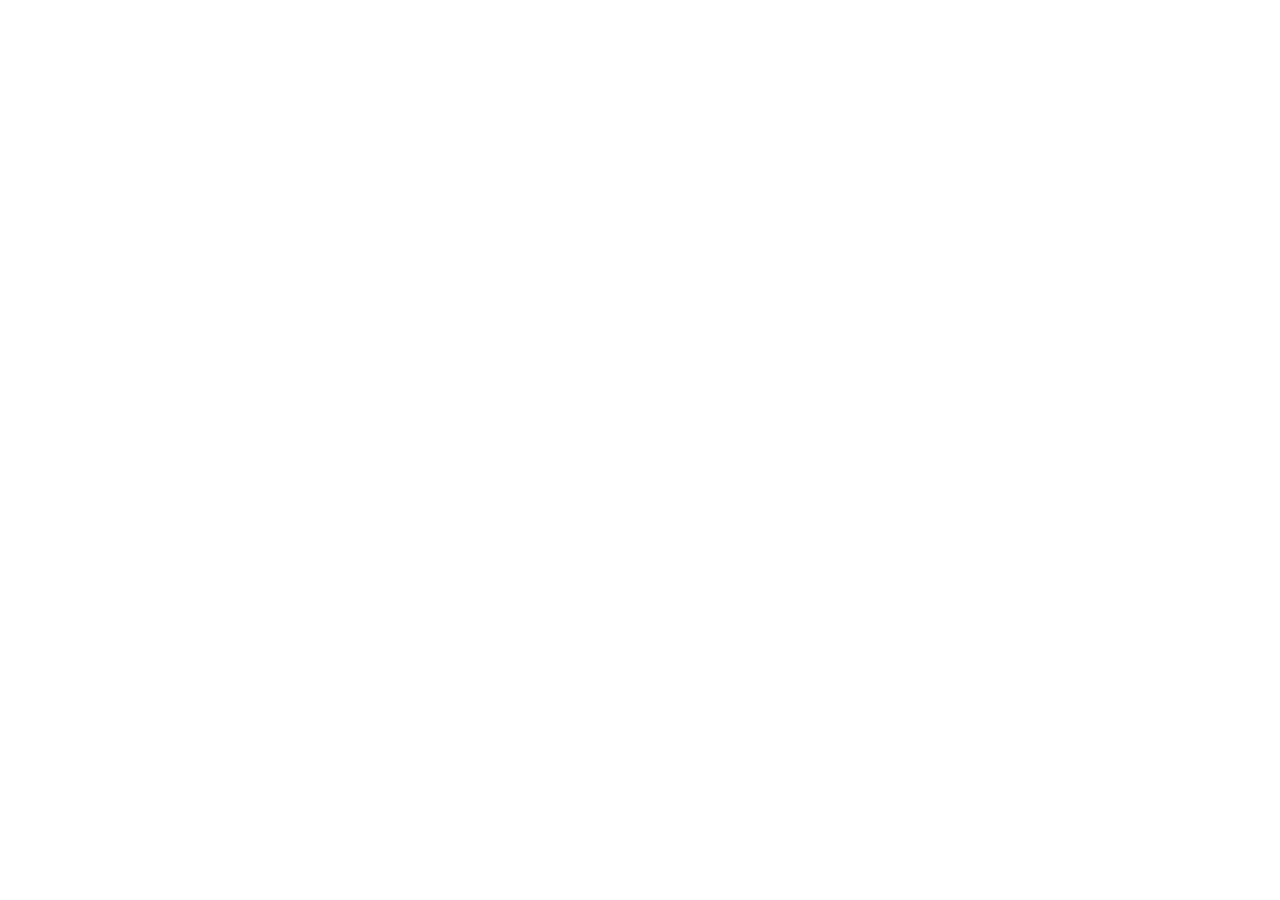
==== index.html @ dfa9ea7d "Use tech stack vite_react_shadcn_ts" ====
<!DOCTYPE html>
<html lang="en">
  <head>
    <meta charset="UTF-8" />
    <meta name="viewport" content="width=device-width, initial-scale=1.0" />
    <title>jjs-pizza-paradise</title>
    <meta name="description" content="Lovable Generated Project" />
    <meta name="author" content="Lovable" />

    <meta property="og:title" content="jjs-pizza-paradise" />
    <meta property="og:description" content="Lovable Generated Project" />
    <meta property="og:type" content="website" />
    <meta property="og:image" content="https://lovable.dev/opengraph-image-p98pqg.png" />

    <meta name="twitter:card" content="summary_large_image" />
    <meta name="twitter:site" content="@lovable_dev" />
    <meta name="twitter:image" content="https://lovable.dev/opengraph-image-p98pqg.png" />
  </head>

  <body>
    <div id="root"></div>
    <!-- IMPORTANT: DO NOT REMOVE THIS SCRIPT TAG OR THIS VERY COMMENT! -->
    <script src="https://cdn.gpteng.co/gptengineer.js" type="module"></script>
    <script type="module" src="/src/main.tsx"></script>
  </body>
</html>
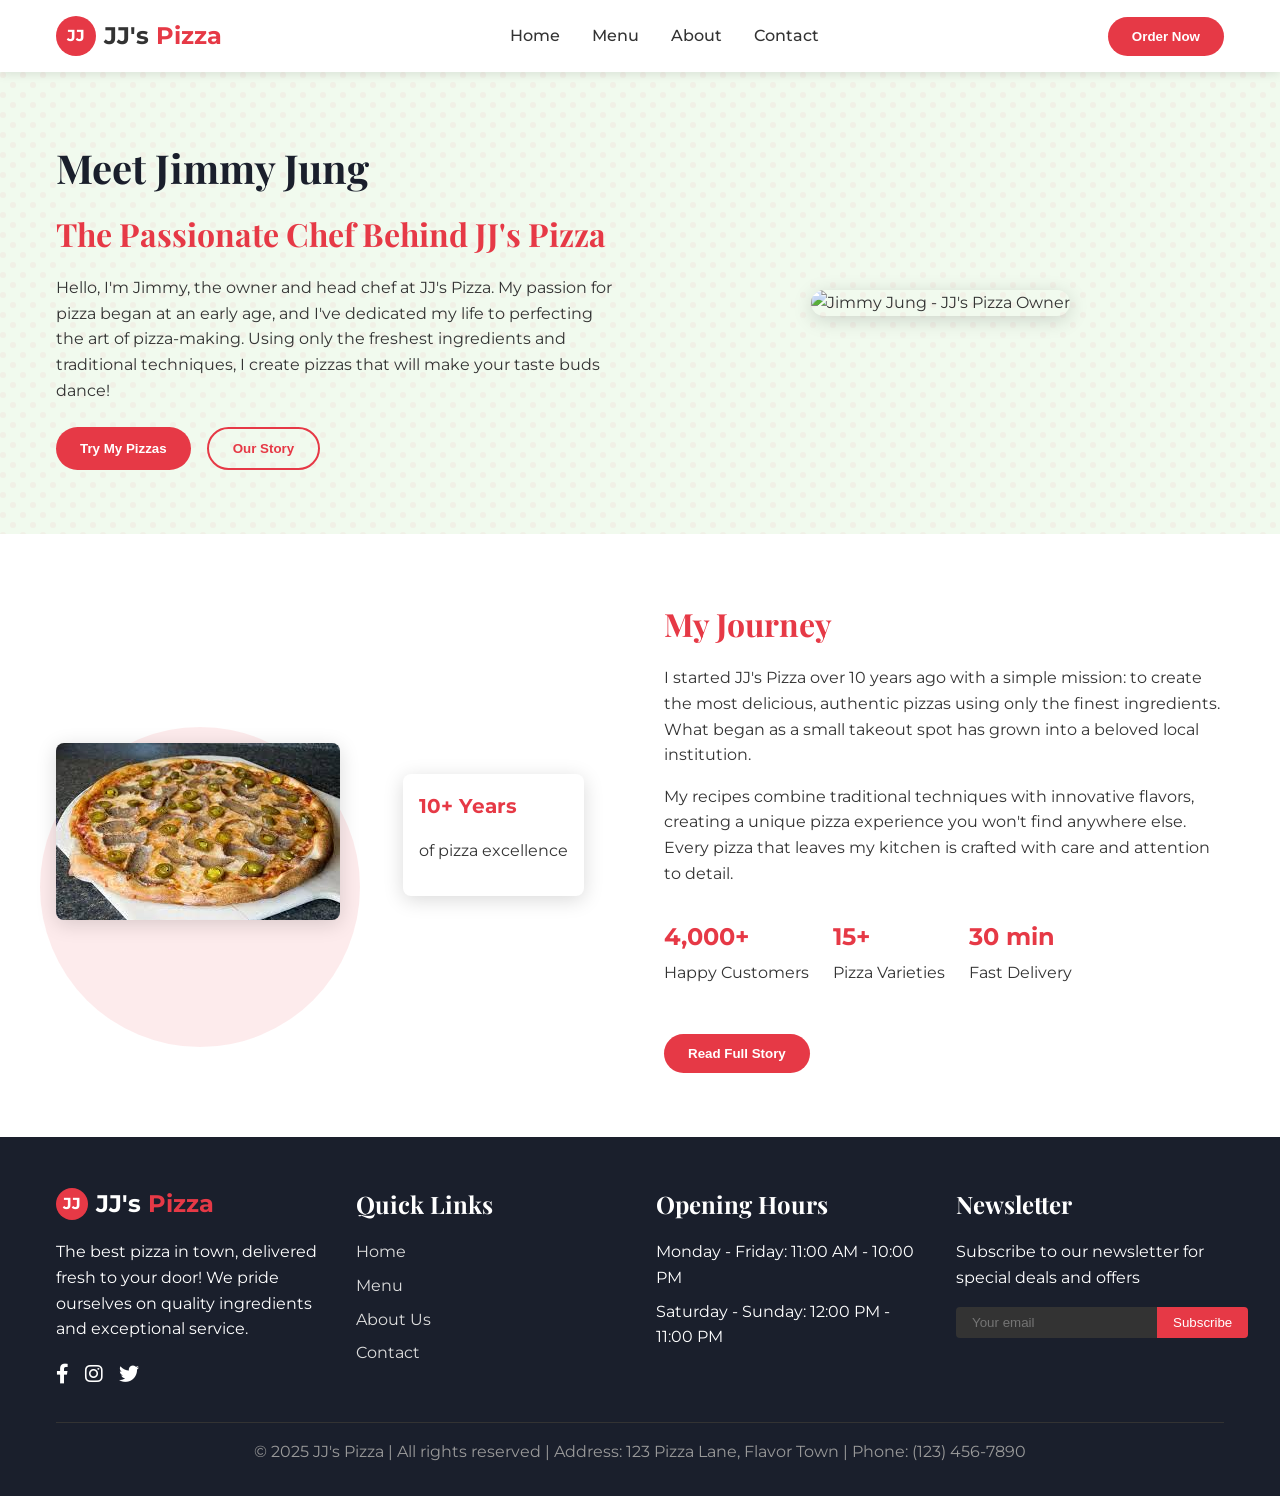
==== commit 3e6759ce: "Refactor: Convert to HTML/CSS only Convert the codebase to use only HTML and CSS, removing any JavaS" ====
--- a/index.html
+++ b/index.html
@@ -1,26 +1,557 @@
+
 <!DOCTYPE html>
 <html lang="en">
-  <head>
-    <meta charset="UTF-8" />
-    <meta name="viewport" content="width=device-width, initial-scale=1.0" />
-    <title>jjs-pizza-paradise</title>
-    <meta name="description" content="Lovable Generated Project" />
-    <meta name="author" content="Lovable" />
-
-    <meta property="og:title" content="jjs-pizza-paradise" />
-    <meta property="og:description" content="Lovable Generated Project" />
-    <meta property="og:type" content="website" />
-    <meta property="og:image" content="https://lovable.dev/opengraph-image-p98pqg.png" />
-
-    <meta name="twitter:card" content="summary_large_image" />
-    <meta name="twitter:site" content="@lovable_dev" />
-    <meta name="twitter:image" content="https://lovable.dev/opengraph-image-p98pqg.png" />
-  </head>
-
-  <body>
-    <div id="root"></div>
-    <!-- IMPORTANT: DO NOT REMOVE THIS SCRIPT TAG OR THIS VERY COMMENT! -->
-    <script src="https://cdn.gpteng.co/gptengineer.js" type="module"></script>
-    <script type="module" src="/src/main.tsx"></script>
-  </body>
+<head>
+    <meta charset="UTF-8">
+    <meta name="viewport" content="width=device-width, initial-scale=1.0">
+    <title>JJ's Pizza - Meet the Owner</title>
+    <style>
+        /* Basic reset */
+        * {
+            margin: 0;
+            padding: 0;
+            box-sizing: border-box;
+        }
+        
+        /* Typography */
+        body {
+            font-family: 'Montserrat', sans-serif;
+            line-height: 1.6;
+            color: #333;
+            background-color: #f1faee;
+        }
+        
+        h1, h2, h3 {
+            font-family: 'Playfair Display', serif;
+            color: #1A1F2C;
+            margin-bottom: 1rem;
+        }
+        
+        h1 {
+            font-size: 2.5rem;
+            margin-bottom: 0.5rem;
+        }
+        
+        h2 {
+            font-size: 2rem;
+            color: #e63946;
+        }
+        
+        h3 {
+            font-size: 1.5rem;
+        }
+        
+        p {
+            margin-bottom: 1rem;
+        }
+        
+        a {
+            text-decoration: none;
+            color: #e63946;
+            transition: color 0.3s;
+        }
+        
+        a:hover {
+            color: #1d3557;
+        }
+        
+        /* Layout */
+        .container {
+            max-width: 1200px;
+            margin: 0 auto;
+            padding: 0 1rem;
+        }
+        
+        /* Header & Navigation */
+        header {
+            background-color: white;
+            box-shadow: 0 2px 10px rgba(0, 0, 0, 0.1);
+            position: sticky;
+            top: 0;
+            z-index: 100;
+        }
+        
+        nav {
+            display: flex;
+            justify-content: space-between;
+            align-items: center;
+            padding: 1rem 0;
+        }
+        
+        .logo {
+            display: flex;
+            align-items: center;
+            gap: 0.5rem;
+        }
+        
+        .logo-circle {
+            width: 2.5rem;
+            height: 2.5rem;
+            background-color: #e63946;
+            border-radius: 50%;
+            display: flex;
+            align-items: center;
+            justify-content: center;
+            color: white;
+            font-weight: bold;
+        }
+        
+        .nav-links {
+            display: flex;
+            gap: 2rem;
+        }
+        
+        .nav-links a {
+            font-weight: 500;
+            color: #333;
+        }
+        
+        .nav-links a:hover {
+            color: #e63946;
+        }
+        
+        .order-btn {
+            background-color: #e63946;
+            color: white;
+            padding: 0.75rem 1.5rem;
+            border-radius: 9999px;
+            font-weight: 600;
+            border: none;
+            cursor: pointer;
+            transition: background-color 0.3s;
+        }
+        
+        .order-btn:hover {
+            background-color: #c1121f;
+            color: white;
+        }
+        
+        /* Mobile menu */
+        .mobile-menu-btn {
+            display: none;
+            background: none;
+            border: none;
+            font-size: 1.5rem;
+            cursor: pointer;
+            color: #333;
+        }
+        
+        .mobile-menu {
+            display: none;
+            flex-direction: column;
+            background-color: white;
+            padding: 1rem;
+            gap: 1rem;
+            box-shadow: 0 4px 6px rgba(0, 0, 0, 0.1);
+        }
+        
+        /* Hero Section */
+        .hero {
+            padding: 4rem 0;
+            background-color: #f1faee;
+            background-image: url("data:image/svg+xml,%3Csvg width='20' height='20' viewBox='0 0 20 20' xmlns='http://www.w3.org/2000/svg'%3E%3Cg fill='%23e63946' fill-opacity='0.05' fill-rule='evenodd'%3E%3Ccircle cx='3' cy='3' r='3'/%3E%3Ccircle cx='13' cy='13' r='3'/%3E%3C/g%3E%3C/svg%3E");
+        }
+        
+        .hero-content {
+            display: flex;
+            align-items: center;
+            gap: 2rem;
+            flex-wrap: wrap;
+        }
+        
+        .hero-text {
+            flex: 1;
+            min-width: 300px;
+        }
+        
+        .hero-image {
+            flex: 1;
+            min-width: 300px;
+            display: flex;
+            justify-content: center;
+        }
+        
+        .owner-image-container {
+            position: relative;
+        }
+        
+        .image-shadow {
+            position: absolute;
+            top: -0.5rem;
+            left: -0.5rem;
+            right: 0.5rem;
+            bottom: 0.5rem;
+            background: #e63946;
+            opacity: 0.2;
+            border-radius: 1rem;
+            filter: blur(1rem);
+            z-index: -1;
+        }
+        
+        .owner-image {
+            max-width: 100%;
+            height: auto;
+            border-radius: 1rem;
+            box-shadow: 0 4px 20px rgba(0, 0, 0, 0.15);
+            position: relative;
+            z-index: 1;
+        }
+        
+        .button-group {
+            display: flex;
+            gap: 1rem;
+            margin-top: 1.5rem;
+            flex-wrap: wrap;
+        }
+        
+        .secondary-btn {
+            border: 2px solid #e63946;
+            color: #e63946;
+            background: transparent;
+            padding: 0.75rem 1.5rem;
+            border-radius: 9999px;
+            font-weight: 600;
+            cursor: pointer;
+            transition: all 0.3s;
+        }
+        
+        .secondary-btn:hover {
+            background-color: #e63946;
+            color: white;
+        }
+        
+        /* About Section */
+        .about {
+            padding: 4rem 0;
+            background-color: white;
+        }
+        
+        .about-container {
+            display: flex;
+            align-items: center;
+            gap: 3rem;
+            flex-wrap: wrap;
+        }
+        
+        .about-image {
+            flex: 1;
+            min-width: 300px;
+            position: relative;
+        }
+        
+        .background-circle {
+            position: absolute;
+            width: 20rem;
+            height: 20rem;
+            background-color: #e63946;
+            opacity: 0.1;
+            border-radius: 50%;
+            top: -1rem;
+            left: -1rem;
+            z-index: 0;
+        }
+        
+        .about-img {
+            position: relative;
+            z-index: 1;
+            max-width: 100%;
+            border-radius: 0.5rem;
+            box-shadow: 0 4px 20px rgba(0, 0, 0, 0.15);
+        }
+        
+        .stats-card {
+            position: absolute;
+            bottom: 2rem;
+            right: 2rem;
+            background: white;
+            padding: 1rem;
+            border-radius: 0.5rem;
+            box-shadow: 0 4px 20px rgba(0, 0, 0, 0.15);
+            z-index: 2;
+        }
+        
+        .stat {
+            color: #e63946;
+            font-weight: bold;
+            font-size: 1.25rem;
+        }
+        
+        .about-text {
+            flex: 1;
+            min-width: 300px;
+        }
+        
+        .stats {
+            display: flex;
+            gap: 1.5rem;
+            flex-wrap: wrap;
+            margin: 2rem 0;
+        }
+        
+        .stat-item p:first-child {
+            font-size: 1.5rem;
+            font-weight: bold;
+            color: #e63946;
+            margin-bottom: 0.25rem;
+        }
+        
+        /* Footer */
+        footer {
+            background-color: #1A1F2C;
+            color: white;
+            padding: 3rem 0 1rem;
+        }
+        
+        .footer-content {
+            display: grid;
+            grid-template-columns: repeat(auto-fit, minmax(250px, 1fr));
+            gap: 2rem;
+            margin-bottom: 2rem;
+        }
+        
+        .footer-logo {
+            margin-bottom: 1rem;
+        }
+        
+        .social-links {
+            display: flex;
+            gap: 1rem;
+            margin-top: 1rem;
+        }
+        
+        .social-links a {
+            color: #fff;
+            font-size: 1.25rem;
+        }
+        
+        .footer-section h3 {
+            color: white;
+            margin-bottom: 1rem;
+        }
+        
+        .footer-links {
+            list-style: none;
+        }
+        
+        .footer-links li {
+            margin-bottom: 0.5rem;
+        }
+        
+        .footer-links a {
+            color: #ddd;
+        }
+        
+        .footer-links a:hover {
+            color: #e63946;
+        }
+        
+        .newsletter-form {
+            display: flex;
+            margin-top: 1rem;
+        }
+        
+        .newsletter-input {
+            padding: 0.5rem 1rem;
+            border: none;
+            border-radius: 0.25rem 0 0 0.25rem;
+            background-color: #333;
+            color: white;
+            flex-grow: 1;
+        }
+        
+        .newsletter-btn {
+            background-color: #e63946;
+            color: white;
+            border: none;
+            padding: 0.5rem 1rem;
+            border-radius: 0 0.25rem 0.25rem 0;
+            cursor: pointer;
+        }
+        
+        .footer-bottom {
+            text-align: center;
+            border-top: 1px solid #333;
+            padding-top: 1rem;
+            color: #999;
+        }
+        
+        /* Responsive Design */
+        @media (max-width: 768px) {
+            .nav-links, .order-btn {
+                display: none;
+            }
+            
+            .mobile-menu-btn {
+                display: block;
+            }
+            
+            .mobile-menu.active {
+                display: flex;
+            }
+            
+            .hero-content, .about-container {
+                flex-direction: column;
+            }
+            
+            .hero-image, .about-image {
+                order: -1;
+            }
+        }
+    </style>
+    <link href="https://fonts.googleapis.com/css2?family=Montserrat:wght@400;500;600;700&family=Playfair+Display:wght@400;700&display=swap" rel="stylesheet">
+    <link rel="stylesheet" href="https://cdnjs.cloudflare.com/ajax/libs/font-awesome/6.0.0-beta3/css/all.min.css">
+</head>
+<body>
+    <header>
+        <div class="container">
+            <nav>
+                <div class="logo">
+                    <div class="logo-circle">JJ</div>
+                    <span style="font-size: 1.5rem; font-weight: bold;">JJ's <span style="color: #e63946;">Pizza</span></span>
+                </div>
+                
+                <div class="nav-links">
+                    <a href="#home">Home</a>
+                    <a href="#menu">Menu</a>
+                    <a href="#about">About</a>
+                    <a href="#contact">Contact</a>
+                </div>
+                
+                <button class="order-btn">Order Now</button>
+                
+                <button class="mobile-menu-btn" onclick="toggleMobileMenu()">
+                    <i class="fas fa-bars"></i>
+                </button>
+            </nav>
+            
+            <div class="mobile-menu" id="mobileMenu">
+                <a href="#home">Home</a>
+                <a href="#menu">Menu</a>
+                <a href="#about">About</a>
+                <a href="#contact">Contact</a>
+                <button class="order-btn">Order Now</button>
+            </div>
+        </div>
+    </header>
+    
+    <section class="hero" id="home">
+        <div class="container">
+            <div class="hero-content">
+                <div class="hero-text">
+                    <h1>Meet Jimmy Jung</h1>
+                    <h2>The Passionate Chef Behind JJ's Pizza</h2>
+                    <p>Hello, I'm Jimmy, the owner and head chef at JJ's Pizza. My passion for pizza began at an early age, and I've dedicated my life to perfecting the art of pizza-making. Using only the freshest ingredients and traditional techniques, I create pizzas that will make your taste buds dance!</p>
+                    <div class="button-group">
+                        <button class="order-btn">Try My Pizzas</button>
+                        <button class="secondary-btn">Our Story</button>
+                    </div>
+                </div>
+                
+                <div class="hero-image">
+                    <div class="owner-image-container">
+                        <div class="image-shadow"></div>
+                        <img src="/lovable-uploads/8917bf75-cf4e-40fc-8331-8105b9a696a1.png" alt="Jimmy Jung - JJ's Pizza Owner" class="owner-image">
+                    </div>
+                </div>
+            </div>
+        </div>
+    </section>
+    
+    <section class="about" id="about">
+        <div class="container">
+            <div class="about-container">
+                <div class="about-image">
+                    <div class="background-circle"></div>
+                    <img src="public/lovable-uploads/ff2c908e-db97-4e56-a1d4-a6040f381689.png" alt="Pizza preparation" class="about-img">
+                    <div class="stats-card">
+                        <p class="stat">10+ Years</p>
+                        <p>of pizza excellence</p>
+                    </div>
+                </div>
+                
+                <div class="about-text">
+                    <h2>My Journey</h2>
+                    <p>I started JJ's Pizza over 10 years ago with a simple mission: to create the most delicious, authentic pizzas using only the finest ingredients. What began as a small takeout spot has grown into a beloved local institution.</p>
+                    <p>My recipes combine traditional techniques with innovative flavors, creating a unique pizza experience you won't find anywhere else. Every pizza that leaves my kitchen is crafted with care and attention to detail.</p>
+                    
+                    <div class="stats">
+                        <div class="stat-item">
+                            <p>4,000+</p>
+                            <p>Happy Customers</p>
+                        </div>
+                        <div class="stat-item">
+                            <p>15+</p>
+                            <p>Pizza Varieties</p>
+                        </div>
+                        <div class="stat-item">
+                            <p>30 min</p>
+                            <p>Fast Delivery</p>
+                        </div>
+                    </div>
+                    
+                    <button class="order-btn">Read Full Story</button>
+                </div>
+            </div>
+        </div>
+    </section>
+    
+    <footer>
+        <div class="container">
+            <div class="footer-content">
+                <div class="footer-section">
+                    <div class="footer-logo">
+                        <div style="display: flex; align-items: center; gap: 0.5rem;">
+                            <div style="width: 2rem; height: 2rem; background-color: #e63946; border-radius: 50%; display: flex; align-items: center; justify-content: center; color: white; font-weight: bold;">JJ</div>
+                            <span style="font-size: 1.5rem; font-weight: bold; color: white;">JJ's <span style="color: #e63946;">Pizza</span></span>
+                        </div>
+                    </div>
+                    <p>The best pizza in town, delivered fresh to your door! We pride ourselves on quality ingredients and exceptional service.</p>
+                    <div class="social-links">
+                        <a href="#"><i class="fab fa-facebook-f"></i></a>
+                        <a href="#"><i class="fab fa-instagram"></i></a>
+                        <a href="#"><i class="fab fa-twitter"></i></a>
+                    </div>
+                </div>
+                
+                <div class="footer-section">
+                    <h3>Quick Links</h3>
+                    <ul class="footer-links">
+                        <li><a href="#home">Home</a></li>
+                        <li><a href="#menu">Menu</a></li>
+                        <li><a href="#about">About Us</a></li>
+                        <li><a href="#contact">Contact</a></li>
+                    </ul>
+                </div>
+                
+                <div class="footer-section">
+                    <h3>Opening Hours</h3>
+                    <ul class="footer-links">
+                        <li>Monday - Friday: 11:00 AM - 10:00 PM</li>
+                        <li>Saturday - Sunday: 12:00 PM - 11:00 PM</li>
+                    </ul>
+                </div>
+                
+                <div class="footer-section">
+                    <h3>Newsletter</h3>
+                    <p>Subscribe to our newsletter for special deals and offers</p>
+                    <div class="newsletter-form">
+                        <input type="email" placeholder="Your email" class="newsletter-input">
+                        <button class="newsletter-btn">Subscribe</button>
+                    </div>
+                </div>
+            </div>
+            
+            <div class="footer-bottom">
+                <p>&copy; 2025 JJ's Pizza | All rights reserved | Address: 123 Pizza Lane, Flavor Town | Phone: (123) 456-7890</p>
+            </div>
+        </div>
+    </footer>
+    
+    <script>
+        function toggleMobileMenu() {
+            const mobileMenu = document.getElementById('mobileMenu');
+            mobileMenu.classList.toggle('active');
+        }
+    </script>
+</body>
 </html>
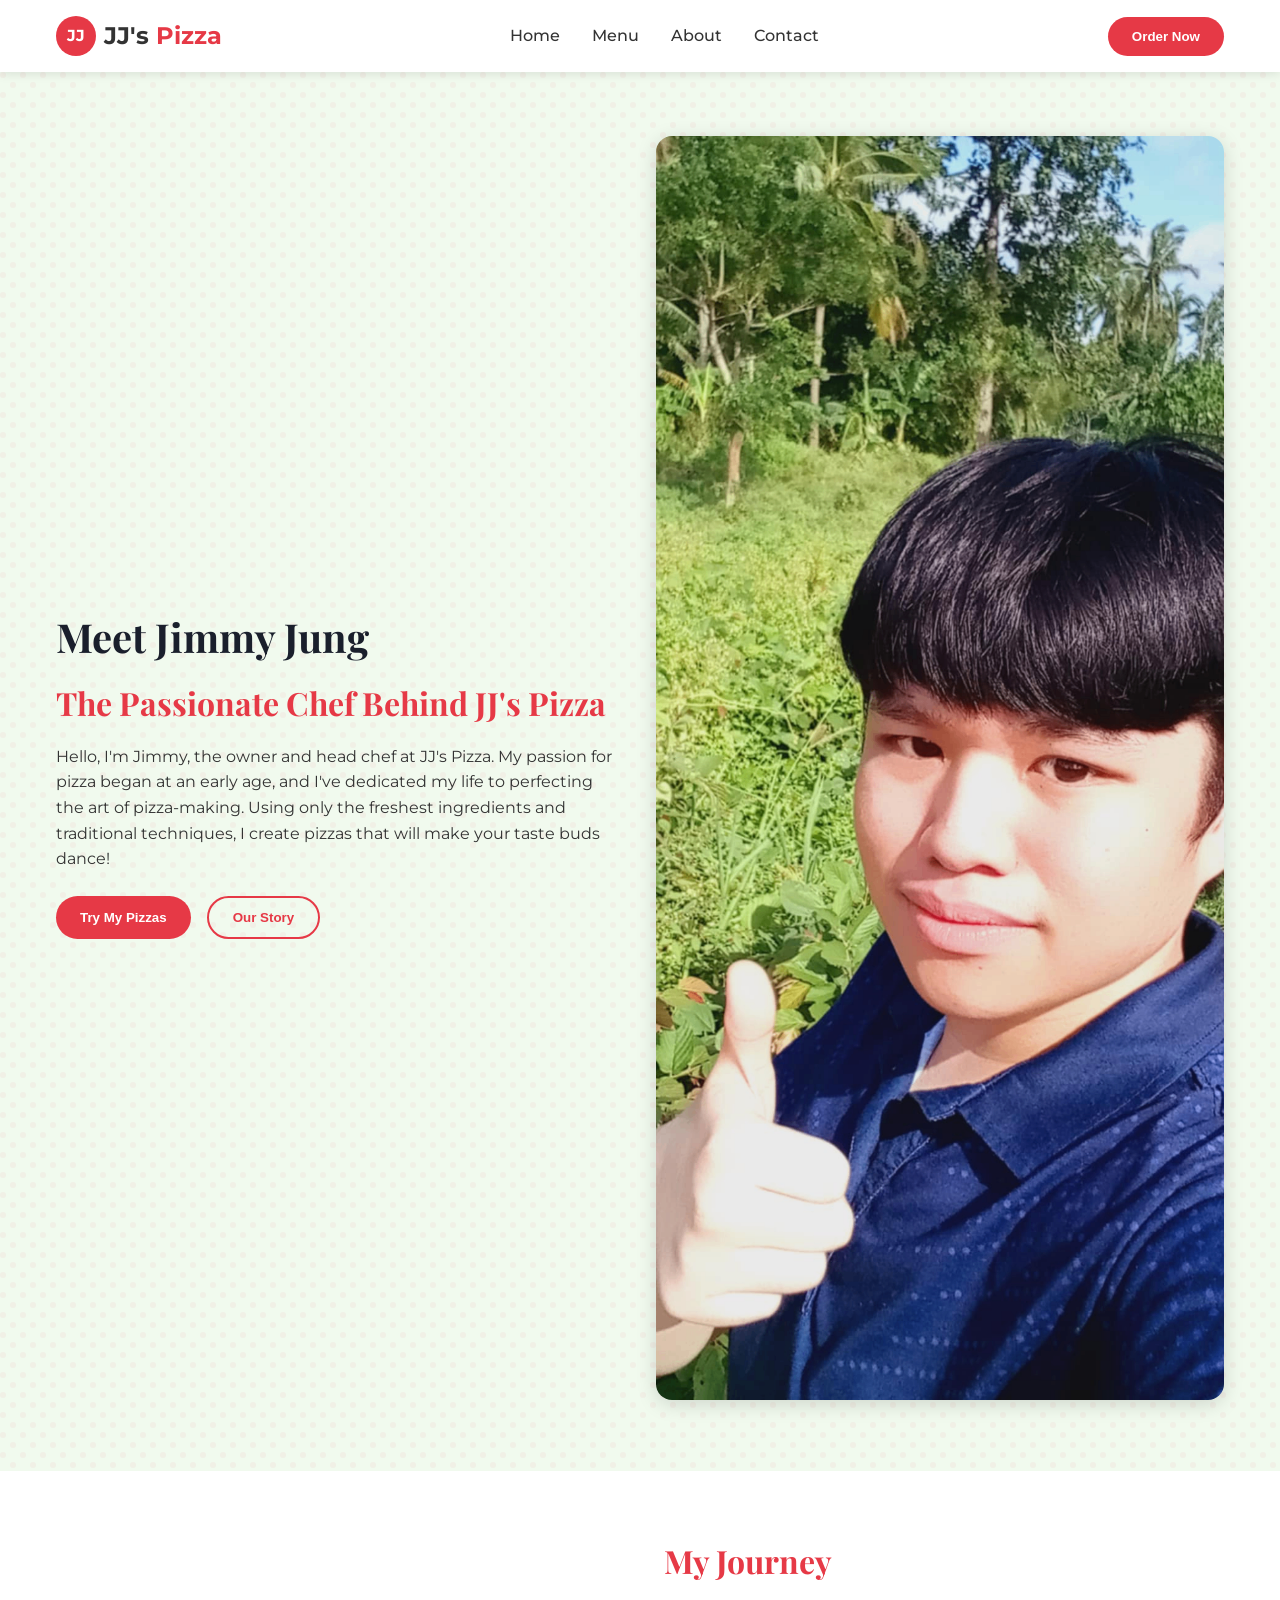
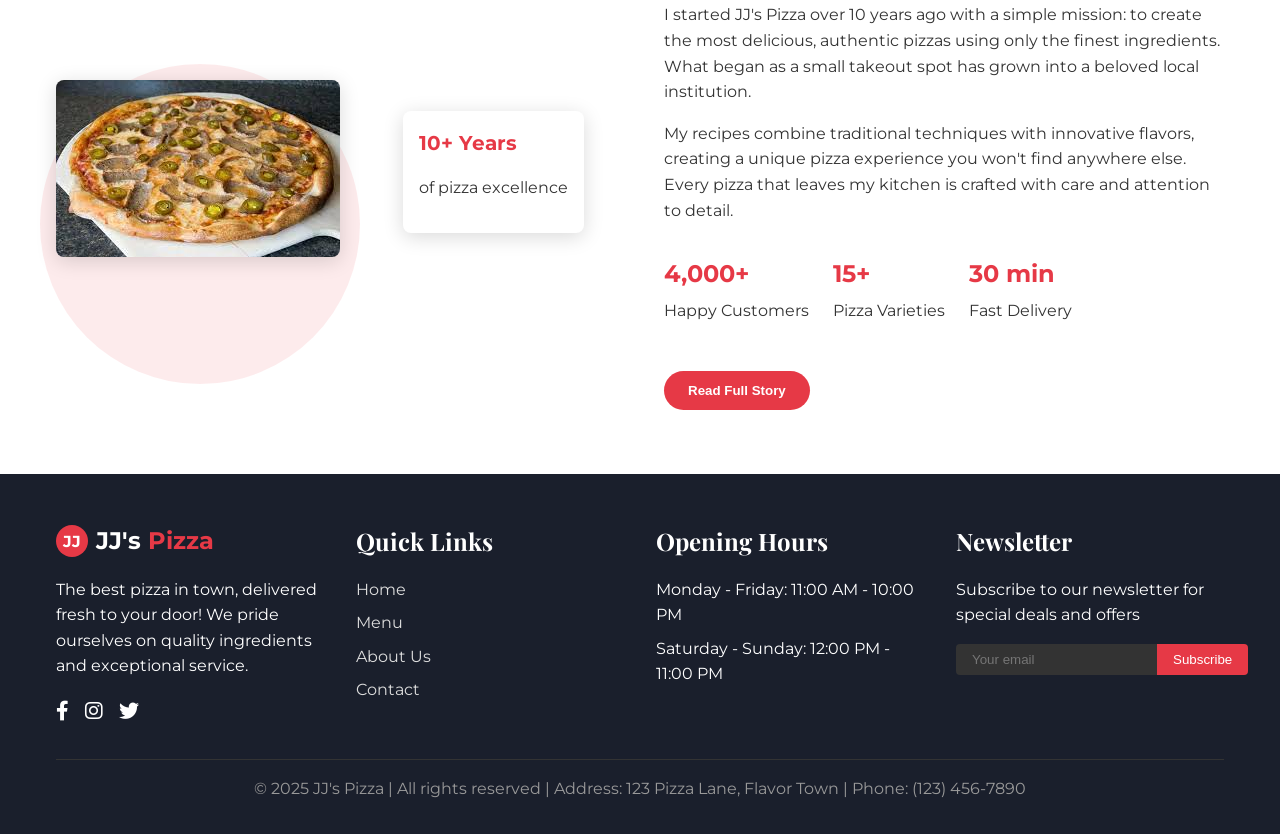
==== commit f3b43fb8: "Update index.html" ====
--- a/index.html
+++ b/index.html
@@ -412,7 +412,7 @@
                 
                 <div class="nav-links">
                     <a href="#home">Home</a>
-                    <a href="#menu">Menu</a>
+                    <a href="menu.html">Menu</a>
                     <a href="#about">About</a>
                     <a href="#contact">Contact</a>
                 </div>
@@ -426,7 +426,7 @@
             
             <div class="mobile-menu" id="mobileMenu">
                 <a href="#home">Home</a>
-                <a href="#menu">Menu</a>
+                <a href="menu.html">Menu</a>
                 <a href="#about">About</a>
                 <a href="#contact">Contact</a>
                 <button class="order-btn">Order Now</button>
@@ -450,7 +450,7 @@
                 <div class="hero-image">
                     <div class="owner-image-container">
                         <div class="image-shadow"></div>
-                        <img src="/lovable-uploads/8917bf75-cf4e-40fc-8331-8105b9a696a1.png" alt="Jimmy Jung - JJ's Pizza Owner" class="owner-image">
+                        <img src="me.png" class="owner-image">
                     </div>
                 </div>
             </div>
